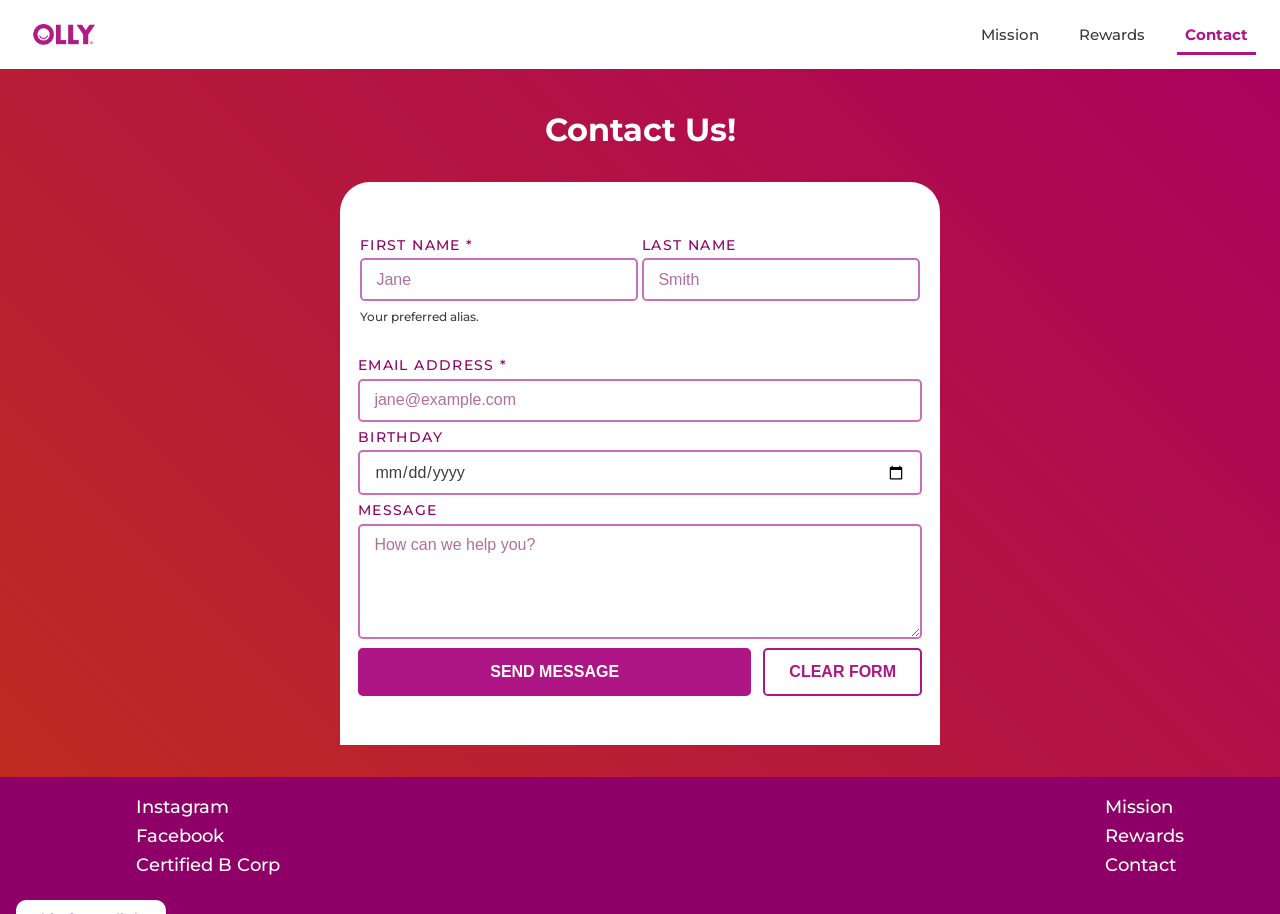
==== finalcontact.html @ 0f111f47 "spelling mistake rewards -> reward" ====
<!DOCTYPE html>
<html lang="en">

<head>
    <link rel="stylesheet" href="style.finalcontact.css"> 
    <meta name="viewport" content="width=device-width, initial-scale=1.0">
    <meta charset="UTF-8">
    <title>Contact Us</title>
</head>


<body>
    <header id="header">
        <a href="#MainContent" class="skip-navlink">Skip to main content</a>
        <nav aria-label="Main Navigation" id="myTopnav">
            <a href="finalmission.html" class="logo">
                <img src="media/olly-logo.webp" alt="Olly" aria-describedby="Olly">
            </a>
            <ul class="nav-links" aria-label="nav-links">
                <li aria-label="nav-link1"><a href="finalmission.html">Mission</a></li>
                <li aria-label="nav-link2"><a href="finalreward.html">Rewards</a></li>
                <li aria-label="nav-link3"><a href="finalcontact.html" aria-current="page">Contact</a></li>
            </ul>
        </nav>
    </header>

    <main id="MainContent" tabindex="-1">
        <h4>Contact Us!</h4>
        <form id="contact" action="finalcontact.html" method="post" aria-describedby="form-description">
            <fieldset class="field-layout">
                <fieldset class="field-row" aria-labelledby="full-name">
                    <legend class="sr-only">Full name</legend>
                    <fieldset aria-labelledby="first-name">
                        <label for="fname">First name <span class="req-star" aria-hidden="true">*</span></label>
                        <input type="text" id="fname" name="fname" placeholder="Jane" autocomplete="given-name" required aria-required="true"
                            aria-describedby="fname-hint">
                        <span class="hint" id="fname-hint">Your preferred alias.</span>
                    </fieldset>

                    <fieldset aria-labelledby="last-name">
                        <label for="lname">Last name</label>
                        <input type="text" id="lname" name="lname" placeholder="Smith" autocomplete="family-name">
                    </fieldset>
                </fieldset>


                <fieldset aria-labelledby="email-address">
                    <label for="email" aria-labelledby="email-address"> Email address <span class="req-star" aria-hidden="true">*</span></label>
                    <input type="email" id="email" name="email" placeholder="jane@example.com" autocomplete="email" inputmode="email" required aria-required="true" aria-labelledby="email-address">     
                </fieldset>


                <fieldset aria-labelledby="birthday">
                    <label for="birthdaytime" aria-labelledby="birthday">Birthday</label>
                    <input type="date" id="birthday" name="birthday" min="1900-01-01" max="2016-01-01" autocomplete="bday" aria-describedby="bday-hint" >
                </fieldset>
                
                <fieldset> 
                    <label for="message" aria-labelledby="your-message">Message</label>
                    <textarea id="message" name="message" placeholder="How can we help you?" maxlength="1500" rows="5" aria-describedby="message-hint"></textarea>
                </fieldset>


                <fieldset class="actions" aria-labelledby="form-buttons">
                    <input type="submit" id="contact-submit" value="Send Message" aria-describedby="form-status">
                    <input type="reset" value="Clear form" aria-label="Clear all fields and start over">
                </fieldset>
                <p id="form-status" role="status" aria-live="polite" aria-atomic="true"></p>
    
            </fieldset> 
        </form>
    </main>


    <footer>
        <a href="#header" class="skip-footerlink">Skip footer links</a>
        <section class="social-links" aria-label="Social-links">
            <ul aria-label="social-links">
                <li aria-label="social-link1"><a href="#void">Instagram</a></li>
                <li aria-label="social-link2"><a href="#void">Facebook</a></li>
                <li aria-label="social-link3"><a href="#void">Certified B Corp</a></li>
            </ul>
        </section>
        <section aria-label="Footer-navigation">
            <ul aria-label="nav-links">
                <li aria-label="nav-link1"><a href="finalmission.html">Mission</a></li>
                <li aria-label="nav-link2"><a href="finalreward.html">Rewards</a></li>
                <li aria-label="nav-link3"><a href="finalcontact.html">Contact</a></li>
            </ul>
        </section>
    </footer>
</body>
</html>
---- style.finalcontact.css ----
:root {
  --color-accent: #8E0067;
  --color-body-text: #161d25;
  --color-main-background: #fff;
  --color-border: #849bb6;

  --font-heading: Helvetica, Arial, sans-serif;
  --font-body: Helvetica, Arial, sans-serif;
  --font-body-weight: 400;
  --font-body-style: normal;
  --font-body-bold-weight: 700;
}
  


@font-face {
    font-family:"Montserrat";
    src: url(fonts/Montserrat-Bold.ttf) format('truetype');
    font-weight: 700;
    font-style: "strong";
  }

@font-face {
    font-family:"Montserrat";
    src: url(fonts/Montserrat-Medium.ttf) format('truetype');
    font-weight: 300;
    font-style: normal;
}



/* Base Styles Start ============ */
    main {
        margin: 0;
        text-align: left;
    }

    body {
    font-family: "Montserrat",Helvetica, Arial, sans-serif;
    font-size: clamp(1rem, 0.95rem + 0.25vw, 1.125rem);
    line-height: 1.6;
    color: #ffffff;
    background-image: linear-gradient(45deg,#C12D1C, #AA0060);
    margin:0px;
    }

    *,
    *::before,
    *::after {
    box-sizing: border-box;
    }

    img {
        max-width: 100%;
        height: auto;
        display: block;
    }
/* Base Styles END ============ */


/* Typography Start ============*/
    h1 {
    font-size: clamp(1.8rem, 1.5rem + 1vw, 2.4rem);
    line-height: 1.25;
    margin-bottom: 1rem;
    }

    h2 {
    font-size: clamp(1.4rem, 1.5rem + 0.8vw, 1.8rem);
    line-height: 1.3;
    margin-bottom: 0.75rem;
    }

    h3 {
        font-size: clamp(1.2rem, 1rem + 0.5vw, 1.5rem);
        line-height: 1;
        margin-bottom: 1rem;
    }

    h4 {
    font-size: clamp(2rem, 0.1rem + 0.3vw, 1.25rem);
    line-height: 1.2;
    margin-bottom: 0.5rem;
    color:#ffffff;
    text-align: center;
    }

    p {
    font-size: clamp(1rem, 0.95rem + 0.25vw, 1.125rem);
    line-height: 1.5;
    /* margin-bottom: 1rem; */
    color: #4a5568; 
    }

    ul {
    margin-top: 0rem;
    }

    strong {
    font-weight: 600;
    text-decoration: underline; /* not color-only emphasis */
    }

    /* accessibility keyboard navigation focus styles */
    a:focus-visible {
    outline: 3px solid #ff8c00;
    outline-offset: 3px;
    }

    a:focus:not(:focus-visible) {
    outline: none;
    }
/* Typography End ================ */


/* =========================================================
Skip Navigation Links START
========================================================= */
   .skip-navlink {
      position: absolute;
      top: -100%;
      left: 1rem;
      background: #8E0067;
      color: #fff;
      padding: 0.5rem 1rem;
      font-size: 0.875rem;
      border-radius: 10px;
      text-decoration: none;
      z-index: 100;
      transition: top 0.2s;
    }

    .skip-navlink:focus {
    top: 2%;
    outline: 3px solid #ff8c00;
    }

    .skip-footerlink {
        position: fixed;
        top: 100%;
        left: 1rem;
        background: #ffffff;
        color: #8E0067;
        padding: 0.5rem 1rem;
        font-size: 0.875rem;
        border-radius: 10px;
        text-decoration: none;
        z-index: 100;
        transition: top 0.2s;
    }
    .skip-footerlink:focus { 
        top: 60%; 
        color: #8E0067;  
        outline: 3px solid #ff8c00;

    }

    /* .skip-footerlink:focus {
    top: 50%;
    outline: 3px solid #ff8c00;
    } */

    .skip-footerlink a:hover,
    footer a:focus-visible {
        color: #8E0067;    
    }

/* =========================================================
Skip Navigation Links END
========================================================= */



/* =========================================================
Top Navigation Layout START
========================================================= */
    #myTopnav {
    display: flex;
    align-items: center;
    justify-content: space-between;
    padding: 1rem 1.5rem;
    max-width: 100%;
    margin: 0 auto;
    text-align: left;
    background-color: #ffffff;
    }

    #myTopnav ul {
    display: flex;
    gap: 1.5rem;
    list-style: none;
    margin: 0;
    padding: 0;
    }

    #myTopnav .logo {
    max-width: 5rem;
    text-decoration: none;
    /* color: #161d25; */
    }

    /* topnav link microinteractions */
    #myTopnav a {
    font-size: clamp(0.875rem, 0.83rem + 0.2vw, 0.95rem);
    color: #3a3a3a;
    text-decoration: none;
    padding: 0.5rem;
    }

    /* Hover & Focus (not color-only) */
    #myTopnav a:hover,
    #myTopnav a:focus-visible {
    text-decoration: none;
    color: #AF1685;
    border-bottom: 3px solid currentColor;
    }

    /* Current Page Indicator */
    #myTopnav a[aria-current="page"] {
    font-weight: 600;
    color: #AF1685;
    border-bottom: 3px solid #AF1685;
    }

    /* Ensure current page is announced even if color is missed */
    #myTopnav a[aria-current="page"]::after {
    content: " (current page)";
    position: absolute;
    left: -9999px;
}
/* =========================================================
Top Navigation Layout END
========================================================= */





/* =========================================================
Mission Page Style START
========================================================= */
    #hero {
    display: grid;
    grid-template-columns: minmax(200px, 1fr) 2fr;
    gap: 2rem;
    align-items: center;
    max-width: 65ch;
    margin: 0 auto;
    padding: 3rem 1.5rem;
    }

    #hero p{
        color:#ffffff
    }

    figcaption {
    font-size: 0.6em; /* Adjusts the text size relative to the parent font size */
    color: #ffffff;      /* Changes the text color to a dark gray */
    text-align: center; /* Centers the caption text */
    margin-top: .7rem;
    padding: 10px 0; /* Adds spacing above and below the caption */
    }



    #commitment{
        display: grid;
        grid-template-columns: 1fr 1fr;
        gap: 2rem;
        background-color: #ffffff;
        color:#AF1685;
        padding: 2rem 2rem;
        border-radius: 1rem;
        max-width:80%;
        justify-self: center;
    }

    #commitment h3{
        color: #EC5745;
    }

    #actions-grid{
        display:grid;
        grid-template-columns: 1fr 1fr 1fr;
        gap:2rem;
        max-width: 80%;
        justify-self: center;
    }

    #our-actions h2{
        text-align: center;
        margin-top: 3rem;
    }

    #actioncard {
        background-color: #ffffff;
        color:#AF1685;
        padding: 1rem 1.5rem;
        border-radius: 1rem;
    }

    #actioncard h3{
        color: #EC5745;
        font-weight: 700;
        font-family:"Montserrat";
    }

    #actioncard h4{
        color: #C12D1C;
        font-size: 1rem;
        text-align: left;
    }

    #actioncard ul{
        color: #4a5568;
        font-size: 1rem;
        padding-left:1rem;
    }

    #actioncard img{
        display: flex;
        justify-self: center;
        height: 5rem;
    }

    #whats-next-content{
        background-color: #ffffff;
        justify-self: center;
        max-width: 80%;
        padding: 2rem 4rem;
        border-radius: 1rem;
    }

    #whats-next h2{
        margin-top: 2rem;
        text-align: center;
        margin-bottom: 1rem;
        color:#ffffff;
    }

    #whats-next-content h3{
        color:#EC5745;
        text-align: center;
    }

    #whats-next-grid{
        display: grid;
        grid-template-columns: 1fr 1fr 1fr;
        gap: 2rem;
    }

    #whats-next-card{
        background-color: #ffffff;
        color:#AF1685;
        padding: 1rem 1.5rem;
        border-radius: 1rem;
    }

    #whats-next-card img{
        justify-self: center;
        }

/* =========================================================
Mission Page Style END
========================================================= */



/* =========================================================
Rewards Page Style START
========================================================= */
    #reward-hero-grid {
    display: grid;
    grid-template-columns: 4fr 3fr;
    gap: 2rem;
    align-items: center;
    padding: 2rem 2rem;
    border-radius: 1rem;
    max-width:80%;
    justify-self: center;
    }

    #reward-hero-grid p{
        color:#ffffff
    }


    .reward-button {
        padding: 0.75rem 1.5rem;
        background: #AF1685;
        border: 2px solid #AF1685;
        border-radius: 3rem;
        color: #ffffff;
        font-family: 'montserrat', Arial, Helvetica, sans-serif;
        max-height: fit-content;
    }

    .reward-button a{
        font-family: 'montserrat', Arial, Helvetica, sans-serif;
        text-decoration: none;
        color: #ffffff ;
    }

    .reward-button:hover {
        font-size: large;
        transition: 0.2s, color 0.2s, border-color 0.2s, box-shadow 0.2s, transform 0.1s;
        cursor: pointer;
    }

    .reward-button:hover a{
        text-decoration: none;
        color: #ffffff ;
        border-color: #ff8c00;
        font-size: large;
        transition-duration: 600ms;
    }







/* =========================================================
Rewards Page Style END
========================================================= */






/* =========================================================
Style of the contact form START
========================================================= */
    form{
    max-width:600px;
    width:80%;
    margin-top: 2rem;
    justify-content: center;
    margin-left:auto;
    margin-right: auto;
    position:relative;
    padding-top: 2rem;
    background: #ffffff;
    border-top-left-radius: 30px;
    border-top-right-radius: 30px;
    }

    /* Visually hidden utility — hides visually but keeps in AT tree */
    .sr-only {
      position: absolute;
      width: 1px; height: 1px;
      padding: 0; margin: -1px;
      overflow: hidden;
      clip: rect(0,0,0,0);
      white-space: nowrap;
      border: 0;
    }

    @keyframes slideUp {
      from { opacity: 0; transform: translateY(20px); }
      to   { opacity: 1; transform: translateY(0); }
    }

    /* ── Fieldset & Legend ────────────────────────────────── */
    fieldset {
      border: 1px #AF1685;
      padding: 0px;
    }

    fieldset.info > legend {
      margin-bottom: 0.25rem;
      width: 100%;
    }

    fieldset.info > legend h1 {
      font-size: 2rem;
      color: #ffffff;
      line-height: 1.2;
    }

    .field-layout{
      margin: 1rem;
    }

    .required-note {
      font-size: 0.8rem;
      color: #8E0067;
      margin-bottom: 1.5rem;
    }

    .req-star {
      color: #8E0067;
    }

    /* ── Field layout ─────────────────────────────────────── */
    .field-row {
      display: grid;
      grid-template-columns: 1fr 1fr;
      max-width: 100%;
      margin-bottom: 1.25rem;
    }

    label {
      font-size: .85rem;
      letter-spacing: 0.1em;
      text-transform: uppercase;
      color: #8E0067;
      margin-bottom: 0.4rem;
    }

    .hint {
      font-size: 0.75rem;
      color: #3e3e3e;
      /* margin-top: 0.02rem; */
    }

    /* ── Inputs & Textarea ────────────────────────────────── */
    input[type="text"],
    input[type="email"],
    input[type="date"],
    textarea {
      width: 100%;
      padding: 0.65rem 0.9rem;
      font-family: 'DM Sans', sans-serif;
      font-size: 1rem;
      color: #3e3e3e;
      background: #ffffff;
      border: 2px solid #c76ec0;
      border-radius: .3rem;
      transition: border-color 0.2s, box-shadow 0.2s;
      cursor:text;
    }



    input[type="date"]::-webkit-calendar-picker-indicator {
    color: #8E0067;
    cursor:pointer
    }

    input::placeholder, textarea::placeholder {
      color: #ae709d;
   }

    input:focus-visible,
    textarea:focus-visible {
      border-color: #ffffff;
      outline: 2px solid #ff8c00;
      outline-offset: 2px;
      box-shadow: 0 0 0 4px #ffb151;
    }

    input:user-invalid,
    textarea:user-invalid {
      border-color: #ff4834;
    }

    input:user-invalid:focus-visible,
    textarea:user-invalid:focus-visible {
      outline-color: var(--error);
      box-shadow: 0 0 0 4px rgba(233,3,133,0.2);
    }

    input:-webkit-autofill {
      -webkit-box-shadow: 0 0 0px 1000px #fff inset;
      -webkit-text-fill-color: var(--ink);
    }

    textarea {
      resize: vertical;
      min-height: 7rem;
    }

    /* ── Actions fieldset ─────────────────────────────────── */
    fieldset.action { margin-top: 1.75rem; }

    /* Legend is visually hidden but announces "Form actions" to AT */
    /* fieldset.action > legend {
      position: absolute;
      width: 1px; height: 1px;
      padding: 0; margin: -1px;
      overflow: hidden;
      clip: rect(0,0,0,0);
      white-space: nowrap;
      border: 0;
    } */

    .actions {
      display: flex;
      gap: 0.75rem;
      align-items: center;
    }

    /* ── Buttons ──────────────────────────────────────────── */
    input[type="submit"],
    input[type="reset"] {
      font-family: 'montserrart', sans-serif;
      font-size: 1rem;
      font-weight: 700;
      text-transform: uppercase;
      border-radius: .3rem;
      cursor: pointer;
      min-height: 3rem;
      min-width: 3rem;
      transition: 0.2s, color 0.2s, border-color 0.2s, box-shadow 0.2s, transform 0.1s;
    }

    input[type="submit"] {
      flex: 1;
      padding: 0.75rem 1.5rem;
      color: #ffffff;
      background: #AF1685;
      border: 2px solid #AF1685;
    }

    input[type="submit"]:hover {
      background: #630049;
      color: #ffffff ;
      border-color: #630049;
      font-size: large;
    }

    input[type="reset"] {
      padding: 0.75rem 1.5rem;
      color: #AF1685;
      background: transparent;
      border: 2px solid #AF1685;
    }

    input[type="reset"]:hover {
        color: #ffffff;
        background: #630049;
        border: 2px solid #ffff;
        font-size: large;
    }

    /* ── Live status region ───────────────────────────────── */
    #form-status {
      margin-top: 1rem;
      font-size: 0.875rem;
      min-height: 1.4em;
      color: var(--ink);
      font-weight: 500;
    }
/* =========================================================
Style of the contact form END
========================================================= */



/* =========================================================
Footer Styling START
========================================================= */
    footer{
    display: flex;
    align-items: center;
    justify-content: space-between;
    padding: 1rem 6rem;
    max-width: 100%;
    max-height: 100%;
    margin-top: 2rem;
    text-align: left;
    background-color: #8E0067;
    color:#ffffff;
    }

    footer ul{
        text-decoration: none;
        list-style: none;
    }   

    footer a{
        color:#ffffff;
        text-decoration: none;
    }

    footer a:hover,
    footer a:focus-visible {
    color: #FFDC83;              /* hover color */
    text-decoration: underline; /* non-color cue */
    }

    .social-links {
    display: flex;
    align-items: center;
    justify-content: space-between;
    }

/* =========================================================
Footer StylingEND
========================================================= */





/* Responsive Layout & Typography START ========================================================= */
    @media (max-width: 48rem) {
    #myTopnav {
        flex-direction: column;
        align-items: flex-start;
        gap: 1rem;
    }

    #myTopnav ul {
        flex-wrap: wrap;
        gap: 1rem;
    }
    }

    /* ===== Responsive for IPAD===== */
    @media screen and (max-width: 1000px) {
        /* .nav-links {
            display: none;
        } */

        #myTopnav {
        flex-direction: column;
        align-items: flex-start;
        gap: 1rem;
        }

        #myTopnav ul {
        flex-wrap: wrap;
        gap: 1rem;
        }

        .icon {
        display: inline-flex;
        align-items: center;
        justify-content: center;
        min-width: 3rem;
        min-height: 3rem;
        }

        footer {
        flex-direction: column;
        padding:1rem 1rem 2rem;
        gap:1.5rem;
        text-align: center;
        }

        footer ul{
        list-style: none;
        margin: 0;
        padding: 0;
        }
    }

    /* ===== Responsive for MOBILE START ===== */
    @media (max-width: 420px) {
        body{
            max-height:100%;
        }
        
        .field-row { grid-template-columns: 1fr; }

        form{
            border-radius: 1rem 1rem 0 0;
        }

        .actions{
        display: flex;
        flex-wrap: wrap;
        flex-direction: column;
        width: 100%;
        }
        
        .logo img{
            justify-content: center;
        }

        footer {
        flex-direction: column;
        padding:1rem 1rem 2rem;
        gap:1.5rem;
        text-align: center;
        }

        footer ul{
        list-style: none;
        margin: 0;
        padding: 0;
        }
    }
/* Responsive Layout & Typography END ========================================================= */



/* =================Respect User Preferences START =============*/
    @media (prefers-reduced-motion: reduce) {
        *, *::before, *::after {
            animation-duration: 0.01ms !important;
            transition-duration: 0.01ms !important;
            }
    }
    @media (prefers-contrast: more) {
        #myTopnav a {
            color: #0000ee;
        }

        #myTopnav a:hover,
        #myTopnav a:focus-visible {
            color: #00008b;
        }

        a:focus-visible {
            outline-color: #000000;
        }
    }
/* =================Respect User Preferences END =============*/
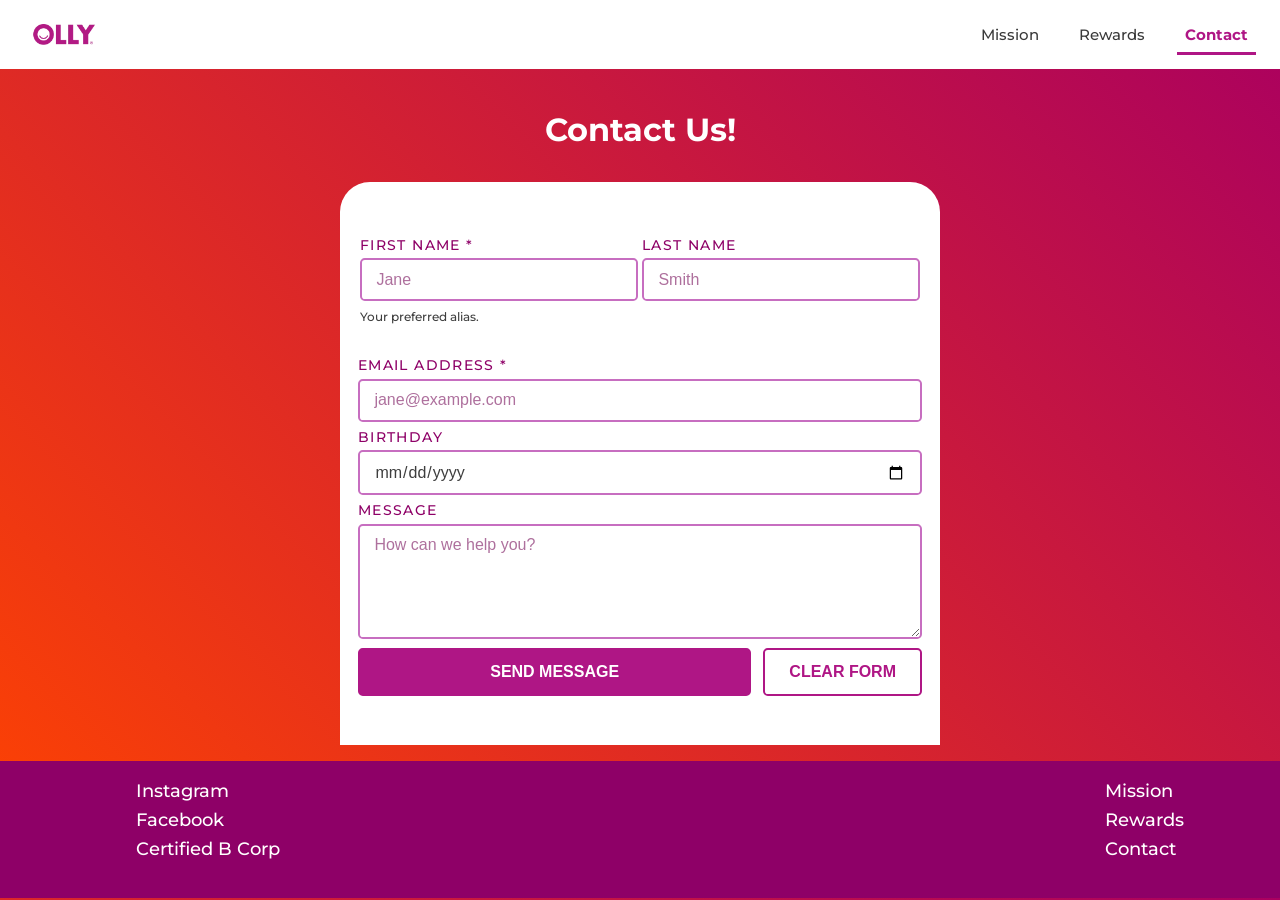
==== commit 17d9c6ee: "Update finalcontact.html" ====
--- a/finalcontact.html
+++ b/finalcontact.html
@@ -50,12 +50,12 @@
                 </fieldset>
 
 
-                <fieldset aria-labelledby="birthday">
+                <fieldset aria-labelledby="enter-birthday">
                     <label for="birthdaytime" aria-labelledby="birthday">Birthday</label>
                     <input type="date" id="birthday" name="birthday" min="1900-01-01" max="2016-01-01" autocomplete="bday" aria-describedby="bday-hint" >
                 </fieldset>
                 
-                <fieldset> 
+                <fieldset aria-labelledby="send-us-a-message"> 
                     <label for="message" aria-labelledby="your-message">Message</label>
                     <textarea id="message" name="message" placeholder="How can we help you?" maxlength="1500" rows="5" aria-describedby="message-hint"></textarea>
                 </fieldset>
--- a/style.finalcontact.css
+++ b/style.finalcontact.css
@@ -40,7 +40,7 @@
     font-size: clamp(1rem, 0.95rem + 0.25vw, 1.125rem);
     line-height: 1.6;
     color: #ffffff;
-    background-image: linear-gradient(45deg,#C12D1C, #AA0060);
+    background-image: linear-gradient(45deg,#ff4400, #AA0060);
     margin:0px;
     }
 
@@ -227,7 +227,7 @@
     content: " (current page)";
     position: absolute;
     left: -9999px;
-}
+    }
 /* =========================================================
 Top Navigation Layout END
 ========================================================= */
@@ -241,7 +241,7 @@
 ========================================================= */
     #hero {
     display: grid;
-    grid-template-columns: minmax(200px, 1fr) 2fr;
+    grid-template-columns: 1fr 2fr;
     gap: 2rem;
     align-items: center;
     max-width: 65ch;
@@ -300,13 +300,13 @@
     }
 
     #actioncard h3{
-        color: #EC5745;
+        color: #AA0060;
         font-weight: 700;
         font-family:"Montserrat";
     }
 
     #actioncard h4{
-        color: #C12D1C;
+        color: #AA0060;
         font-size: 1rem;
         text-align: left;
     }
@@ -329,6 +329,8 @@
         max-width: 80%;
         padding: 2rem 4rem;
         border-radius: 1rem;
+        margin-bottom: 2rem;
+
     }
 
     #whats-next h2{
@@ -339,7 +341,7 @@
     }
 
     #whats-next-content h3{
-        color:#EC5745;
+        color:#AA0060;
         text-align: center;
     }
 
@@ -369,30 +371,31 @@
 /* =========================================================
 Rewards Page Style START
 ========================================================= */
-    #reward-hero-grid {
+
+    /* hero styling START-----------------------------------*/
+    #reward-hero-section {
     display: grid;
-    grid-template-columns: 4fr 3fr;
+    grid-template-columns: 1fr 2fr;
     gap: 2rem;
     align-items: center;
-    padding: 2rem 2rem;
-    border-radius: 1rem;
-    max-width:80%;
+    padding: 3rem 10rem 3rem 10rem;
+    max-width:100%;
     justify-self: center;
-    }
-
-    #reward-hero-grid p{
+    background-image: linear-gradient(45deg,#C12D1C, #AF1685);
+    }
+
+    #reward-hero-section p{
         color:#ffffff
     }
-
 
     .reward-button {
         padding: 0.75rem 1.5rem;
-        background: #AF1685;
-        border: 2px solid #AF1685;
+        background: #ffffff;
+        border: 2px solid #C12D1C;
         border-radius: 3rem;
-        color: #ffffff;
+        color: #AF1685;
         font-family: 'montserrat', Arial, Helvetica, sans-serif;
-        max-height: fit-content;
+        max-height: 3rem;
     }
 
     .reward-button a{
@@ -402,8 +405,8 @@
     }
 
     .reward-button:hover {
-        font-size: large;
-        transition: 0.2s, color 0.2s, border-color 0.2s, box-shadow 0.2s, transform 0.1s;
+        font-size: 1.001rem;
+        transition: 600ms, color 600ms, box-shadow 0.2s, transform 600ms;
         cursor: pointer;
     }
 
@@ -414,12 +417,81 @@
         font-size: large;
         transition-duration: 600ms;
     }
-
-
-
-
-
-
+    /* hero styling END-----------------------------------*/
+
+    /* ways to earn points section styling START-----------------------------------*/
+    #earn-points-section{
+        background-color: #ffffff;
+    }
+
+    #earn-points-heading{
+        text-align: center;
+        margin-top: 0rem;
+        padding-top: 4rem;  
+        color:#AF1685;
+        background-color:#ffffff;
+      
+    }
+
+    #earn-points-heading h2{
+        text-align: center;
+        color:#AF1685
+    }
+    
+    #earn-points-grid h3{
+        color: #bd006b;
+        font-weight: 700;
+        font-family:"Montserrat";
+    }
+
+    #earn-points-grid {
+    display: grid;
+    grid-template-columns: repeat(4, 1fr);
+    gap: 3rem;
+    align-items: top;
+    text-align: center;
+    padding: 3rem;
+    padding-top: 2rem;
+    max-width:100%;
+    justify-self: center;
+    background-color: #ffffff;
+    }    
+
+
+    #rewards-icon{
+        color:#EC5745;
+        font-size: 3rem;
+        text-align: center;
+        justify-content: center;
+    } 
+
+
+    /* how to use points styling START-----------------------------------*/
+    #use-points-section{
+        text-align: center;
+        color:#ffffff;
+        padding-top: 3rem;
+        padding-bottom: 3rem;
+        display: block;
+        background-image: linear-gradient(45deg,#C12D1C, #AF1685);
+    }
+
+    #use-points-section p{
+        color:#ffffff;
+    }
+
+    #rewards-icon2{
+        color:#ffc2ef;
+        font-size: 4rem;
+    }
+
+
+    #section {
+        padding-bottom: 0rem;
+    }
+
+
+    /* how to use points styling END-----------------------------------*/
 
 /* =========================================================
 Rewards Page Style END
@@ -660,7 +732,7 @@
     padding: 1rem 6rem;
     max-width: 100%;
     max-height: 100%;
-    margin-top: 2rem;
+    /* margin-top: 2rem; */
     text-align: left;
     background-color: #8E0067;
     color:#ffffff;
@@ -735,6 +807,50 @@
         min-height: 3rem;
         }
 
+        #hero {
+        grid-template-columns: 1fr 2fr;
+        padding-top: 1rem;
+        gap:1rem;
+        }
+
+        #hero-media{
+            text-align: center;
+            justify-content: center;
+            margin: 0px;
+        }
+
+        #hero img{
+        padding: 0px;
+        text-align: center;
+        justify-content: center;
+        }
+
+        #actions-grid{
+        grid-template-columns: 1fr;
+        gap:1rem;
+        }
+
+        #whats-next-grid{
+        grid-template-columns: 1fr;
+        gap: .5rem;
+        text-align: center;
+        }
+
+
+
+        #reward-hero-section {
+            grid-template-columns: 1fr;
+            text-align: center;
+            padding: 3rem 1rem 1rem 1rem;
+            padding-top: 2rem;
+        }
+
+        #earn-points-grid {
+            grid-template-columns: 1fr 1fr;
+            gap:1rem;
+            padding: 3rem 3rem 3rem 3rem;
+        }
+
         footer {
         flex-direction: column;
         padding:1rem 1rem 2rem;
@@ -754,6 +870,58 @@
         body{
             max-height:100%;
         }
+
+        #hero {
+        grid-template-columns: 1fr;
+        text-align: center;
+        padding-top: 1rem;
+        gap:1rem;
+        }
+
+        #hero img{
+        padding: 0px;
+        }
+
+        #hero-heading{
+        margin-top: 0rem;
+        }
+
+
+        #commitment{
+        grid-template-columns: 1fr;
+        }
+
+        #our-actions h2{
+        margin-top: 3rem;
+        margin-left: 2rem;
+        margin-right: 2rem;
+        }
+
+        #actions-grid{
+        grid-template-columns: 1fr;
+        }
+
+        #whats-next h2{
+        margin-top: 3rem;
+        margin-left: 2rem;
+        margin-right: 2rem;
+        }
+
+        #whats-next-grid{
+        grid-template-columns: 1fr;
+        gap: 1rem;
+        }
+
+        #whats-next-content{
+        padding: 2rem 2rem;
+        text-align: center;
+        }
+
+        #earn-points-grid {
+            grid-template-columns: 1fr;
+            gap:1rem;
+            padding: 1rem 3rem 3rem 3rem;
+        }
         
         .field-row { grid-template-columns: 1fr; }
 
@@ -765,6 +933,16 @@
         display: flex;
         flex-wrap: wrap;
         flex-direction: column;
+        width: 100%;
+        }
+
+        input[type="submit"] {
+        display:block;
+        width: 100%;
+        }
+
+        input[type="reset"] {
+        display:block;
         width: 100%;
         }
         
@@ -803,11 +981,273 @@
 
         #myTopnav a:hover,
         #myTopnav a:focus-visible {
-            color: #00008b;
+            color: #000f71;
         }
 
         a:focus-visible {
             outline-color: #000000;
         }
     }
+
+    @media (prefers-color-scheme: dark) {
+        body {
+            background-image: linear-gradient(45deg,#373737, #373737);
+            color: #ffffff;
+        }
+
+        #myTopnav {
+            background-color: #151515;
+        }
+
+        #myTopnav a {
+            color: #ffffff;
+        }
+
+        #myTopnav a:hover,
+        #myTopnav a:focus-visible {
+            color: #e187c9;
+        }
+
+        #myTopnav a[aria-current="page"] {
+        color: #e187c9;
+        border-bottom: 3px solid #e187c9;
+        }
+
+        .logo img{
+        filter: brightness(100);
+        }
+
+
+        /* MISSION DARK MODE START---------------- */
+        #hero h1{
+        color: #e187c9;
+        }
+
+        #commitment {
+        background-color: #151515;
+        color:#e187c9;
+        }
+
+        #commitment h3{
+        color:#f38579;
+        }
+
+        #commitment p{
+        color:#ffffff;
+        }
+
+        #actioncard {
+        background-color: #151515;
+        }
+
+        #our-actions h2{
+        color: #ffffff;
+        }
+
+        #actioncard h3{
+        color: #e187c9;
+        }
+
+        #actioncard h4{
+        color: #e187c9;
+        }
+
+        #actioncard p{
+        color: #ffffff;
+        }
+
+        #actioncard ul{
+        color: #ffffff;
+        }
+
+        #whats-next-content{
+        background-color: #151515;
+        }
+
+        #whats-next-card{
+        background-color: #151515;
+        }
+
+        #whats-next h2{
+        color:#ffffff;
+        }
+
+        #whats-next h3{
+        color:#e187c9;
+        }
+
+        #whats-next p{
+        color:#ffffff;
+        }
+
+
+
+            
+
+
+
+
+        /* REWARDS DARK MODE START---------------- */
+
+
+        #reward-hero-section {
+        background-image: linear-gradient(45deg,#323232, #323232);
+        }
+
+        #reward-hero-section h1{
+        color: #e187c9;
+        }
+
+        .reward-button {
+        padding: 0.75rem 1.5rem;
+        background: #ffffff;
+        border: 2px solid #323232;
+        border-radius: 3rem;
+        color: #AF1685;
+        font-family: 'montserrat', Arial, Helvetica, sans-serif;
+        max-height: 3rem;
+        }
+
+        #earn-points-section{
+        background-color: #151515;
+        padding-bottom: 0px;  
+        }
+
+        #earn-points-heading{
+        background-color: #151515;
+        }
+
+        #earn-points-section h2{
+        background-color: #151515;
+        color:#C75CAA;
+        }
+
+        #earn-points-grid{
+        background-color: #151515;  
+        }
+
+        #earn-points-section h3{
+        color:#F69ACE;
+        }
+
+        #earn-points-section p{
+        color:#ffffff;
+        }
+        
+        #use-points-section{
+        background-image: linear-gradient(45deg,#323232, #323232);
+        }
+
+        #use-points-section h2{
+        color:#e187c9;
+        }
+
+        #rewards-icon2{
+        color:#e187c9;
+        }
+
+        /* REWARDS DARK MODE END---------------- */
+        
+        
+        /* CONTACT DARK MODE START---------------- */
+
+        form{
+        background: #151515;
+        margin-top: 0rem;
+        }
+
+        fieldset {
+        border: 1px #c7c7c7;
+        padding: 0px;
+        }
+
+        label {
+        color: #ffffff;
+        }
+
+        .hint {
+        color: #c7c7c7;
+        }
+
+        input[type="text"],
+        input[type="email"],
+        input[type="date"],
+        textarea {
+        color:#fff;
+        background: #373737;
+        border: 2px solid #929292;
+        }
+
+        .required-note {
+        color: #c7c7c7;
+        }
+
+        .req-star {
+        color: #c7c7c7;
+        }
+
+        input::placeholder, textarea::placeholder {
+        color: #898989;
+        }
+
+        input:user-invalid:focus-visible,
+        textarea:user-invalid:focus-visible {
+        outline-color: #ff0000;
+        box-shadow: 0 0 0 4px rgba(233, 3, 3, 0.2);
+        }
+
+        input:-webkit-autofill {
+        -webkit-box-shadow: 0 0 0px 1000px #adadad inset;
+        -webkit-text-fill-color: var(--ink);
+        }
+
+        input[type="date"]::-webkit-calendar-picker-indicator {
+        background-color: #bbbbbb;
+        border-radius: .5rem;
+        }
+
+        input[type="submit"] {
+        color: #65004a;
+        background: #e187c9;
+        border: 2px solid #e187c9;
+        }
+
+        input[type="submit"]:hover {
+        background: #8E0067;
+        color: #ffffff ;
+        border-color: #8E0067;
+        font-size: smaller;
+        }
+
+        input[type="reset"] {
+        padding: 0.75rem 1.5rem;
+        color: #e187c9;
+        background: transparent;
+        border: 2px solid #e187c9;
+        }
+
+        input[type="reset"]:hover {
+            color: #ffffff;
+            background: #8E0067;
+            border: 2px solid #8E0067;
+            font-size: smaller;
+        }
+
+
+        footer {
+            background-color: #151515;
+            color: #ffffff;
+        }
+
+        footer a {
+            color: #ffffff;
+        }
+
+        footer a:hover,
+        footer a:focus-visible {
+            color: #e187c9;
+        }
+    }
+
+
 /* =================Respect User Preferences END =============*/
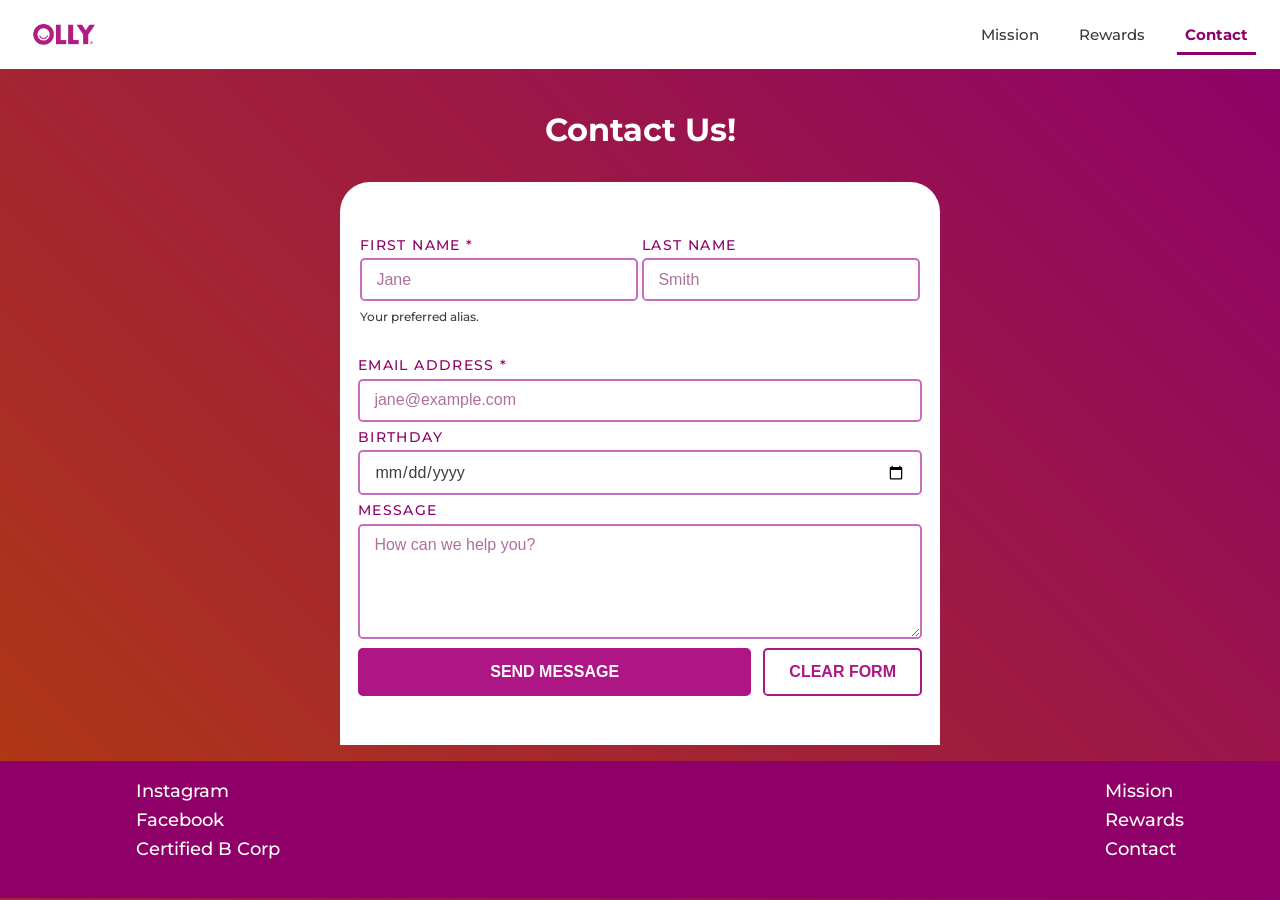
==== commit 333ff2c8: "Update finalcontact.html" ====
--- a/finalcontact.html
+++ b/finalcontact.html
@@ -17,18 +17,20 @@
                 <img src="media/olly-logo.webp" alt="Olly" aria-describedby="Olly">
             </a>
             <ul class="nav-links" aria-label="nav-links">
-                <li aria-label="nav-link1"><a href="finalmission.html">Mission</a></li>
-                <li aria-label="nav-link2"><a href="finalreward.html">Rewards</a></li>
-                <li aria-label="nav-link3"><a href="finalcontact.html" aria-current="page">Contact</a></li>
+                    <li aria-label="navigate-to-mission"><a href="finalmission.html">Mission</a></li>
+                    <li aria-label="navigate-to-rewards"><a href="finalreward.html">Rewards</a></li>
+                <li aria-label="current-page-contact"><a href="finalcontact.html" aria-current="page">Contact</a></li>
             </ul>
         </nav>
     </header>
 
+    
+
     <main id="MainContent" tabindex="-1">
         <h4>Contact Us!</h4>
-        <form id="contact" action="finalcontact.html" method="post" aria-describedby="form-description">
-            <fieldset class="field-layout">
-                <fieldset class="field-row" aria-labelledby="full-name">
+        <form id="contact" action="#finalcontact.html" method="post" aria-label="contact-form">
+            <fieldset class="field-layout" aria-label="contact-form-content">
+                <fieldset class="field-row" aria-label="full-name-input">
                     <legend class="sr-only">Full name</legend>
                     <fieldset aria-labelledby="first-name">
                         <label for="fname">First name <span class="req-star" aria-hidden="true">*</span></label>
@@ -44,25 +46,25 @@
                 </fieldset>
 
 
-                <fieldset aria-labelledby="email-address">
+                <fieldset aria-label="email-address-input">
                     <label for="email" aria-labelledby="email-address"> Email address <span class="req-star" aria-hidden="true">*</span></label>
                     <input type="email" id="email" name="email" placeholder="jane@example.com" autocomplete="email" inputmode="email" required aria-required="true" aria-labelledby="email-address">     
                 </fieldset>
 
 
-                <fieldset aria-labelledby="enter-birthday">
+                <fieldset aria-label="birthday-input">
                     <label for="birthdaytime" aria-labelledby="birthday">Birthday</label>
                     <input type="date" id="birthday" name="birthday" min="1900-01-01" max="2016-01-01" autocomplete="bday" aria-describedby="bday-hint" >
                 </fieldset>
                 
-                <fieldset aria-labelledby="send-us-a-message"> 
+                <fieldset aria-label="message-input"> 
                     <label for="message" aria-labelledby="your-message">Message</label>
                     <textarea id="message" name="message" placeholder="How can we help you?" maxlength="1500" rows="5" aria-describedby="message-hint"></textarea>
                 </fieldset>
 
 
-                <fieldset class="actions" aria-labelledby="form-buttons">
-                    <input type="submit" id="contact-submit" value="Send Message" aria-describedby="form-status">
+                <fieldset class="actions" aria-label="form-actions">
+                    <input type="submit" id="contact-submit" value="Send Message" aria-label="submit contact form">
                     <input type="reset" value="Clear form" aria-label="Clear all fields and start over">
                 </fieldset>
                 <p id="form-status" role="status" aria-live="polite" aria-atomic="true"></p>
@@ -71,21 +73,35 @@
         </form>
     </main>
 
+    <script>
+        $(document).ready(function() {
+            $('#contact').on('submit', function(e) {
+                e.preventDefault(); // stops the page from reloading
+
+                swal("Message Sent!", "Thanks for reaching out. We'll get back to you soon.", "success", {
+                    button: "Ok",
+                });
+
+            this.reset(); // optionally clear the form after submission
+            });
+        });
+    </script>
+
 
     <footer>
         <a href="#header" class="skip-footerlink">Skip footer links</a>
         <section class="social-links" aria-label="Social-links">
             <ul aria-label="social-links">
-                <li aria-label="social-link1"><a href="#void">Instagram</a></li>
-                <li aria-label="social-link2"><a href="#void">Facebook</a></li>
-                <li aria-label="social-link3"><a href="#void">Certified B Corp</a></li>
+                <li aria-label="link-Instagram"><a href="#void">Instagram</a></li>
+                <li aria-label="link-Facebook"><a href="#void">Facebook</a></li>
+                <li aria-label="link-Certified-B-Corp"><a href="#void">Certified B Corp</a></li>
             </ul>
         </section>
         <section aria-label="Footer-navigation">
             <ul aria-label="nav-links">
-                <li aria-label="nav-link1"><a href="finalmission.html">Mission</a></li>
-                <li aria-label="nav-link2"><a href="finalreward.html">Rewards</a></li>
-                <li aria-label="nav-link3"><a href="finalcontact.html">Contact</a></li>
+                <li aria-label="navigate-to-mission"><a href="finalmission.html">Mission</a></li>
+                <li aria-label="navigate-to-rewards"><a href="finalreward.html">Rewards</a></li>
+                <li aria-label="current-page-contact"><a href="finalcontact.html" aria-current="page">Contact</a></li>
             </ul>
         </section>
     </footer>
--- a/style.finalcontact.css
+++ b/style.finalcontact.css
@@ -40,7 +40,7 @@
     font-size: clamp(1rem, 0.95rem + 0.25vw, 1.125rem);
     line-height: 1.6;
     color: #ffffff;
-    background-image: linear-gradient(45deg,#ff4400, #AA0060);
+    background-image: linear-gradient(45deg,#b13b10, #8e006b);
     margin:0px;
     }
 
@@ -149,7 +149,7 @@
         transition: top 0.2s;
     }
     .skip-footerlink:focus { 
-        top: 60%; 
+        top: 70%; 
         color: #8E0067;  
         outline: 3px solid #ff8c00;
 
@@ -211,15 +211,15 @@
     #myTopnav a:hover,
     #myTopnav a:focus-visible {
     text-decoration: none;
-    color: #AF1685;
+    color: #8e006b;
     border-bottom: 3px solid currentColor;
     }
 
     /* Current Page Indicator */
     #myTopnav a[aria-current="page"] {
     font-weight: 600;
-    color: #AF1685;
-    border-bottom: 3px solid #AF1685;
+    color: #8e006b;
+    border-bottom: 3px solid #8e006b;
     }
 
     /* Ensure current page is announced even if color is missed */
@@ -243,9 +243,9 @@
     display: grid;
     grid-template-columns: 1fr 2fr;
     gap: 2rem;
-    align-items: center;
+    justify-self: center;
     max-width: 65ch;
-    margin: 0 auto;
+    margin: 0;
     padding: 3rem 1.5rem;
     }
 
@@ -268,7 +268,7 @@
         grid-template-columns: 1fr 1fr;
         gap: 2rem;
         background-color: #ffffff;
-        color:#AF1685;
+        color:#A3147D;
         padding: 2rem 2rem;
         border-radius: 1rem;
         max-width:80%;
@@ -276,7 +276,7 @@
     }
 
     #commitment h3{
-        color: #EC5745;
+        color: #A72011;
     }
 
     #actions-grid{
@@ -381,7 +381,7 @@
     padding: 3rem 10rem 3rem 10rem;
     max-width:100%;
     justify-self: center;
-    background-image: linear-gradient(45deg,#C12D1C, #AF1685);
+    background-image: linear-gradient(45deg,#981a29, #a61c84);
     }
 
     #reward-hero-section p{
@@ -391,11 +391,13 @@
     .reward-button {
         padding: 0.75rem 1.5rem;
         background: #ffffff;
-        border: 2px solid #C12D1C;
+        border: 2px solid #981a29;
         border-radius: 3rem;
         color: #AF1685;
         font-family: 'montserrat', Arial, Helvetica, sans-serif;
         max-height: 3rem;
+        font-weight: 600;
+
     }
 
     .reward-button a{
@@ -435,11 +437,11 @@
 
     #earn-points-heading h2{
         text-align: center;
-        color:#AF1685
+        color:#A3147D;
     }
     
     #earn-points-grid h3{
-        color: #bd006b;
+        color: #760259;
         font-weight: 700;
         font-family:"Montserrat";
     }
@@ -459,7 +461,7 @@
 
 
     #rewards-icon{
-        color:#EC5745;
+        color:#760259;
         font-size: 3rem;
         text-align: center;
         justify-content: center;
@@ -473,7 +475,7 @@
         padding-top: 3rem;
         padding-bottom: 3rem;
         display: block;
-        background-image: linear-gradient(45deg,#C12D1C, #AF1685);
+        background-image: linear-gradient(45deg,#981a29, #a61c84);
     }
 
     #use-points-section p{
@@ -481,7 +483,7 @@
     }
 
     #rewards-icon2{
-        color:#ffc2ef;
+        color:#fec9c3;
         font-size: 4rem;
     }
 
@@ -808,21 +810,23 @@
         }
 
         #hero {
-        grid-template-columns: 1fr 2fr;
+        grid-template-columns: 1fr;
         padding-top: 1rem;
         gap:1rem;
-        }
-
-        #hero-media{
-            text-align: center;
-            justify-content: center;
-            margin: 0px;
-        }
+        justify-self: center;
+        max-width: 80%;
+        text-align: center;
+        }
+
 
         #hero img{
         padding: 0px;
         text-align: center;
-        justify-content: center;
+        justify-self: center;
+        }
+
+        #commitment{
+        grid-template-columns: 1fr;
         }
 
         #actions-grid{
@@ -876,6 +880,12 @@
         text-align: center;
         padding-top: 1rem;
         gap:1rem;
+        }
+
+        #hero-media{
+            text-align: center;
+            justify-content: center;
+            margin: 0px;
         }
 
         #hero img{
@@ -1005,12 +1015,12 @@
 
         #myTopnav a:hover,
         #myTopnav a:focus-visible {
-            color: #e187c9;
+            color: #fab8e9;
         }
 
         #myTopnav a[aria-current="page"] {
-        color: #e187c9;
-        border-bottom: 3px solid #e187c9;
+        color: #fab8e9;
+        border-bottom: 3px solid #fab8e9;
         }
 
         .logo img{
@@ -1020,16 +1030,16 @@
 
         /* MISSION DARK MODE START---------------- */
         #hero h1{
-        color: #e187c9;
+        color: #fab8e9;
         }
 
         #commitment {
         background-color: #151515;
-        color:#e187c9;
+        color:#fab8e9;
         }
 
         #commitment h3{
-        color:#f38579;
+        color:#ffb4ac;
         }
 
         #commitment p{
@@ -1045,11 +1055,11 @@
         }
 
         #actioncard h3{
-        color: #e187c9;
+        color: #fab8e9;     
         }
 
         #actioncard h4{
-        color: #e187c9;
+        color: #fab8e9;
         }
 
         #actioncard p{
@@ -1073,7 +1083,7 @@
         }
 
         #whats-next h3{
-        color:#e187c9;
+        color:#fab8e9;
         }
 
         #whats-next p{
@@ -1095,18 +1105,22 @@
         }
 
         #reward-hero-section h1{
-        color: #e187c9;
+        color: #fab8e9;
         }
 
         .reward-button {
-        padding: 0.75rem 1.5rem;
         background: #ffffff;
         border: 2px solid #323232;
-        border-radius: 3rem;
-        color: #AF1685;
-        font-family: 'montserrat', Arial, Helvetica, sans-serif;
-        max-height: 3rem;
-        }
+        color: #6E0C54;
+        font-weight: 600;
+        }
+
+        #rewards-icon{
+        color:#ffb4ac;
+        font-size: 3rem;
+        text-align: center;
+        justify-content: center;
+        } 
 
         #earn-points-section{
         background-color: #151515;
@@ -1119,7 +1133,7 @@
 
         #earn-points-section h2{
         background-color: #151515;
-        color:#C75CAA;
+        color:#ffffff;
         }
 
         #earn-points-grid{
@@ -1127,7 +1141,7 @@
         }
 
         #earn-points-section h3{
-        color:#F69ACE;
+        color:#fab8e9;
         }
 
         #earn-points-section p{
@@ -1139,11 +1153,11 @@
         }
 
         #use-points-section h2{
-        color:#e187c9;
+        color:#fab8e9;
         }
 
         #rewards-icon2{
-        color:#e187c9;
+        color:#ffb4ac;
         }
 
         /* REWARDS DARK MODE END---------------- */
@@ -1208,8 +1222,8 @@
 
         input[type="submit"] {
         color: #65004a;
-        background: #e187c9;
-        border: 2px solid #e187c9;
+        background: #fab8e9;
+        border: 2px solid #fab8e9;
         }
 
         input[type="submit"]:hover {
@@ -1221,9 +1235,9 @@
 
         input[type="reset"] {
         padding: 0.75rem 1.5rem;
-        color: #e187c9;
+        color: #fab8e9;
         background: transparent;
-        border: 2px solid #e187c9;
+        border: 2px solid #fab8e9;
         }
 
         input[type="reset"]:hover {
@@ -1245,7 +1259,7 @@
 
         footer a:hover,
         footer a:focus-visible {
-            color: #e187c9;
+            color: #fab8e9;
         }
     }
 
